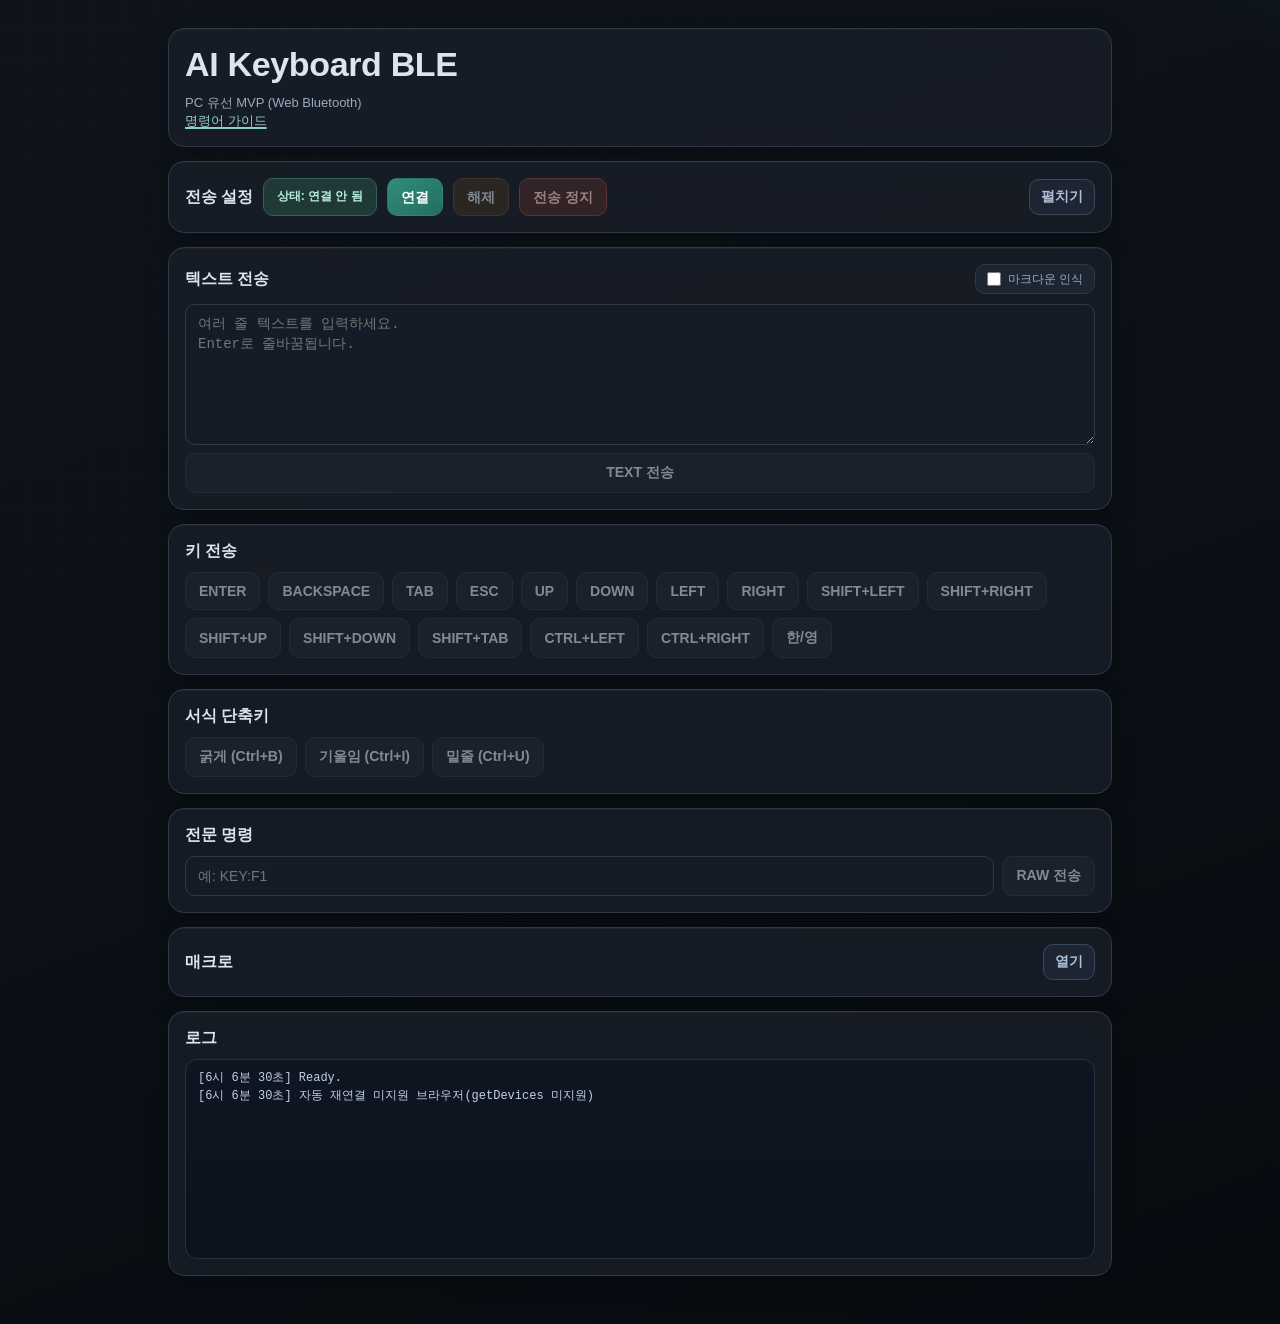
==== index.html @ 158397a3 "Add files via upload" ====
<!doctype html>
<html lang="ko">
  <head>
    <meta charset="UTF-8" />
    <meta name="viewport" content="width=device-width, initial-scale=1.0" />
    <meta name="theme-color" content="#0b1016" />
    <title>AI Keyboard BLE WebApp MVP</title>
    <link rel="manifest" href="./pwa/manifest.webmanifest" />
    <link rel="stylesheet" href="./styles.css" />
    <link rel="icon" href="./favicon.ico" />
  </head>
  <body>
    <main class="app">
      <header class="panel">
        <h1>AI Keyboard BLE</h1>
        <p class="sub">PC 유선 MVP (Web Bluetooth)</p>
        <p class="sub">
          <a href="./commands-guide.html" target="_blank" rel="noopener noreferrer">명령어 가이드</a>
        </p>
      </header>

      <section class="panel" id="settingsPanel">
        <div class="row sec-head settings-head">
          <div class="title-left">
            <h2>전송 설정</h2>
            <div class="conn-state-wrap">
              <div id="connState" class="state">상태: 연결 안 됨</div>
              <div id="connDeviceName" class="state-device" aria-hidden="true"></div>
            </div>
            <button id="btnConnect" type="button">연결</button>
            <button id="btnDisconnect" type="button" disabled>해제</button>
            <button id="btnStopSend" class="btnGhost" type="button">전송 정지</button>
          </div>
          <button id="btnToggleSettings" class="btnGhost push-right" type="button">닫기</button>
        </div>

        <div id="settingsContent" class="settings-grid">
          <div class="setting-block inline-field row">
            <label for="delayInput">전송 지연(초)</label>
            <input id="delayInput" type="number" min="0" step="0.1" value="2" />
          </div>

          <div class="setting-block inline-field row">
            <label for="speedInput">타이핑 속도 (%)</label>
            <input id="speedInput" type="number" min="20" max="300" step="1" value="90" />
          </div>

          <div class="setting-block row">
            <button id="btnPing" type="button">PING</button>
            <button id="btnStatus" type="button">STATUS</button>
          </div>
        </div>
      </section>

      <section class="panel">
        <div class="row sec-head text-head">
          <h2>텍스트 전송</h2>
          <label class="check-inline push-right" for="mdMode">
            <input id="mdMode" type="checkbox" />
            <span>마크다운 인식</span>
          </label>
        </div>

        <div class="row col">
          <textarea
            id="textInput"
            rows="6"
            placeholder="여러 줄 텍스트를 입력하세요.&#10;Enter로 줄바꿈됩니다."
          ></textarea>
          <button id="btnSendText" type="button">TEXT 전송</button>
        </div>
      </section>

      <section class="panel">
        <h2>키 전송</h2>
        <div class="row">
          <button data-key="ENTER" class="btnKey" type="button">ENTER</button>
          <button data-key="BACKSPACE" class="btnKey" type="button">BACKSPACE</button>
          <button data-key="TAB" class="btnKey" type="button">TAB</button>
          <button data-key="ESC" class="btnKey" type="button">ESC</button>
          <button data-key="UP" class="btnKey" type="button">UP</button>
          <button data-key="DOWN" class="btnKey" type="button">DOWN</button>
          <button data-key="LEFT" class="btnKey" type="button">LEFT</button>
          <button data-key="RIGHT" class="btnKey" type="button">RIGHT</button>
          <button data-key="SHIFT+LEFT" class="btnKey" type="button">SHIFT+LEFT</button>
          <button data-key="SHIFT+RIGHT" class="btnKey" type="button">SHIFT+RIGHT</button>
          <button data-key="SHIFT+UP" class="btnKey" type="button">SHIFT+UP</button>
          <button data-key="SHIFT+DOWN" class="btnKey" type="button">SHIFT+DOWN</button>
          <button data-key="SHIFT+TAB" class="btnKey" type="button">SHIFT+TAB</button>
          <button data-key="CTRL+LEFT" class="btnKey" type="button">CTRL+LEFT</button>
          <button data-key="CTRL+RIGHT" class="btnKey" type="button">CTRL+RIGHT</button>
          <button data-key="HANGEUL" class="btnKey" type="button">한/영</button>
        </div>
      </section>

      <section class="panel">
        <h2>서식 단축키</h2>
        <div class="row">
          <button id="btnBold" type="button">굵게 (Ctrl+B)</button>
          <button id="btnItalic" type="button">기울임 (Ctrl+I)</button>
          <button id="btnUnderline" type="button">밑줄 (Ctrl+U)</button>
        </div>
      </section>

      <section class="panel">
        <h2>전문 명령</h2>
        <div class="row">
          <input id="rawInput" type="text" placeholder="예: KEY:F1" />
          <button id="btnSendRaw" type="button">RAW 전송</button>
        </div>
      </section>

      <section class="panel" id="macroPanel">
        <div class="row sec-head">
          <h2>매크로</h2>
          <button id="btnToggleMacro" class="btnGhost push-right" type="button">열기</button>
        </div>

        <div id="macroContent" class="macro-wrap is-collapsed">
          <div class="macro-grid">
            <div class="setting-block row col">
              <h3>프로필</h3>
              <div class="row col">
                <select id="macroProfileSelect" size="6"></select>
                <div class="row macro-load-row">
                  <button id="btnMacroLoadProfile" class="macro-load-main" type="button">선택 프로필 불러오기</button>
                  <button id="btnMacroImportJson" class="btnGhost macro-load-json" type="button">JSON 불러오기</button>
                </div>
                <input id="macroImportJsonFile" type="file" accept="application/json,.json" hidden />
              </div>
              <div class="row">
                <input id="macroProfileName" type="text" placeholder="프로필 이름" />
                <button id="btnMacroSaveProfile" type="button">저장</button>
                <button id="btnMacroDeleteProfile" type="button">삭제</button>
              </div>
            </div>

            <div class="setting-block row col">
              <h3>매크로 빌더</h3>
              <div class="row">
                <input id="macroTextInput" type="text" placeholder="텍스트 입력 후 추가" />
                <button id="btnMacroAddText" type="button">텍스트 추가</button>
              </div>
              <div class="row">
                <input id="macroDelayInput" type="number" min="0" step="50" value="300" />
                <button id="btnMacroAddDelay" type="button">지연(ms) 추가</button>
              </div>
              <div class="row macro-keys">
                <button class="btnMacroKey" data-macro-key="ENTER" type="button">ENTER</button>
                <button class="btnMacroKey" data-macro-key="TAB" type="button">TAB</button>
                <button class="btnMacroKey" data-macro-key="BACKSPACE" type="button">BACKSPACE</button>
                <button class="btnMacroKey" data-macro-key="ESC" type="button">ESC</button>
                <button class="btnMacroKey" data-macro-key="UP" type="button">UP</button>
                <button class="btnMacroKey" data-macro-key="DOWN" type="button">DOWN</button>
                <button class="btnMacroKey" data-macro-key="LEFT" type="button">LEFT</button>
                <button class="btnMacroKey" data-macro-key="RIGHT" type="button">RIGHT</button>
                <button class="btnMacroKey" data-macro-key="SHIFT+LEFT" type="button">SHIFT+LEFT</button>
                <button class="btnMacroKey" data-macro-key="SHIFT+RIGHT" type="button">SHIFT+RIGHT</button>
                <button class="btnMacroKey" data-macro-key="SHIFT+UP" type="button">SHIFT+UP</button>
                <button class="btnMacroKey" data-macro-key="SHIFT+DOWN" type="button">SHIFT+DOWN</button>
                <button class="btnMacroKey" data-macro-key="SHIFT+TAB" type="button">SHIFT+TAB</button>
                <button class="btnMacroKey" data-macro-key="CTRL+LEFT" type="button">CTRL+LEFT</button>
                <button class="btnMacroKey" data-macro-key="CTRL+RIGHT" type="button">CTRL+RIGHT</button>
                <button class="btnMacroKey" data-macro-key="HANGEUL" type="button">한/영</button>
                <button class="btnMacroKey" data-macro-key="CTRL+B" type="button">CTRL+B</button>
                <button class="btnMacroKey" data-macro-key="CTRL+I" type="button">CTRL+I</button>
                <button class="btnMacroKey" data-macro-key="CTRL+U" type="button">CTRL+U</button>
                <button class="btnMacroKey" data-macro-key="F1" type="button">F1</button>
                <button class="btnMacroKey" data-macro-key="F2" type="button">F2</button>
                <button class="btnMacroKey" data-macro-key="F3" type="button">F3</button>
                <button class="btnMacroKey" data-macro-key="F4" type="button">F4</button>
              </div>
            </div>
          </div>

          <div class="row col">
            <textarea
              id="macroEditor"
              rows="10"
              placeholder="라인별 매크로를 입력하세요.&#10;예:&#10;TEXT:안녕하세요&#10;DELAY:500&#10;KEY:ENTER"
            ></textarea>
            <div class="row">
              <button id="btnMacroRun" type="button">매크로 실행</button>
              <button id="btnMacroClear" class="btnGhost" type="button">편집창 비우기</button>
            </div>
          </div>
        </div>
      </section>

      <section class="panel">
        <h2>로그</h2>
        <pre id="logBox" class="log"></pre>
      </section>
    </main>

    <script type="module" src="./app.js"></script>
    <script>
      if ("serviceWorker" in navigator) {
        window.addEventListener("load", () => {
          navigator.serviceWorker
            .register("./pwa/service-worker.js")
            .catch((err) => {
              console.log("ServiceWorker registration failed:", err);
            });
        });
      }
    </script>
  </body>
</html>
---- styles.css ----
:root {
  --bg-top: #0f141b;
  --bg-mid: #0b1016;
  --bg-btm: #070b10;
  --panel: rgba(24, 30, 40, 0.84);
  --ink: #dbe4ef;
  --muted: #9aaac0;
  --line: #2f3948;
  --accent: #2f8d7d;
  --accent-strong: #236d61;
  --accent-soft: #1f3937;
  --warn-soft: #3b3123;
  --radius: 16px;
}

* {
  box-sizing: border-box;
}

html,
body {
  margin: 0;
  min-height: 100%;
  background-color: #000;
  overflow-x: hidden;
}

body {
  color: var(--ink);
  font-family: "SUIT", "Pretendard", "IBM Plex Sans KR", "Noto Sans KR", sans-serif;
  background:
    radial-gradient(1200px 520px at -20% -30%, #1a2330 0%, transparent 58%),
    radial-gradient(860px 420px at 120% -10%, #152532 0%, transparent 52%),
    linear-gradient(160deg, var(--bg-top), var(--bg-mid) 55%, var(--bg-btm));
}

body::before {
  content: "";
  position: fixed;
  inset: 0;
  pointer-events: none;
  background-image:
    linear-gradient(transparent 31px, rgba(219, 228, 239, 0.03) 32px),
    linear-gradient(90deg, transparent 31px, rgba(219, 228, 239, 0.03) 32px);
  background-size: 32px 32px;
  mask-image: radial-gradient(circle at 20% 10%, black 20%, transparent 80%);
}

.app {
  max-width: 980px;
  margin: 0 auto;
  padding: 28px 18px 48px;
  display: grid;
  gap: 14px;
}

.panel {
  position: relative;
  background: var(--panel);
  border: 1px solid var(--line);
  border-radius: var(--radius);
  backdrop-filter: blur(8px);
  box-shadow:
    0 8px 24px rgba(0, 0, 0, 0.24),
    0 1px 0 rgba(255, 255, 255, 0.04) inset;
  padding: 16px;
  animation: panel-in 0.36s ease both;
}

.panel:nth-child(2) { animation-delay: 0.03s; }
.panel:nth-child(3) { animation-delay: 0.06s; }
.panel:nth-child(4) { animation-delay: 0.09s; }
.panel:nth-child(5) { animation-delay: 0.12s; }
.panel:nth-child(6) { animation-delay: 0.15s; }
.panel:nth-child(7) { animation-delay: 0.18s; }
.panel:nth-child(8) { animation-delay: 0.21s; }
.panel:nth-child(9) { animation-delay: 0.24s; }

@keyframes panel-in {
  from {
    opacity: 0;
    transform: translateY(8px);
  }
  to {
    opacity: 1;
    transform: translateY(0);
  }
}

h1,
h2,
h3 {
  margin: 0 0 10px;
  letter-spacing: -0.01em;
}

h1 {
  font-size: clamp(24px, 4.5vw, 34px);
  font-weight: 800;
}

h2 {
  font-size: 16px;
  font-weight: 700;
}

h3 {
  font-size: 13px;
  font-weight: 700;
  color: var(--muted);
  margin-bottom: 6px;
}

.sub {
  margin: 0;
  color: var(--muted);
  font-size: 13px;
}

.sub a {
  color: #8fd0c3;
  text-decoration-thickness: 2px;
  text-underline-offset: 2px;
}

.row {
  display: flex;
  gap: 8px;
  flex-wrap: wrap;
}

.settings-grid {
  display: grid;
  gap: 10px;
  margin-top: 8px;
}

.settings-grid.is-collapsed {
  display: none;
}

.macro-wrap.is-collapsed {
  display: none;
}

.macro-grid {
  display: grid;
  gap: 10px;
  margin-top: 8px;
}

.macro-keys button {
  padding: 8px 10px;
  font-size: 12px;
}

.macro-load-row {
  width: 100%;
  flex-wrap: nowrap;
}

.macro-load-main {
  flex: 0 0 80%;
}

.macro-load-json {
  flex: 0 0 calc(20% - 8px);
  min-width: 120px;
}

#macroProfileSelect {
  width: 100%;
  min-height: 180px;
  padding: 6px;
  flex: 1 1 auto;
}

#macroProfileSelect option {
  padding: 6px 8px;
}

#macroEditor {
  min-height: 220px;
  margin-top: 10px;
}

#btnMacroRun {
  background: linear-gradient(145deg, #2b7fc7, #235f90);
  border-color: transparent;
}

.setting-block {
  background: rgba(16, 22, 31, 0.36);
  border: 1px solid #2a3442;
  border-radius: 12px;
  padding: 10px;
}

.inline-field {
  align-items: center;
}

.inline-field label {
  min-width: 108px;
  color: var(--muted);
  font-size: 13px;
}

.sec-head {
  align-items: center;
  justify-content: space-between;
}

.sec-head h2 {
  margin-bottom: 0;
}

.title-left {
  display: inline-flex;
  align-items: center;
  gap: 10px;
  flex-wrap: wrap;
}

.settings-head {
  margin-bottom: 0;
}

.text-head {
  margin-bottom: 10px;
}

.push-right {
  margin-left: auto;
}

.status-row {
  margin: 8px 0 2px;
}

/* 전송 설정 행: 제목·상태·버튼 위아래 가운데, 동일 높이 유지 */
.settings-head .title-left {
  align-items: center;
}

.settings-head .title-left h2 {
  margin: 0;
}

.settings-head .title-left > .conn-state-wrap,
.settings-head .title-left > #btnConnect,
.settings-head .title-left > #btnDisconnect,
.settings-head .title-left > #btnStopSend {
  box-sizing: border-box;
  height: 38px;
  min-height: 38px;
  padding: 0 13px;
  display: inline-flex;
  align-items: center;
  border-radius: 10px;
  font-size: 14px;
  font-weight: 700;
  line-height: 1;
}

/* 상태+디바이스명 한 박스: 연결 버튼과 동일 높이 */
.conn-state-wrap {
  flex-direction: column;
  align-items: flex-start;
  justify-content: center;
  gap: 1px;
  padding-left: 13px;
  padding-right: 13px;
  color: #b7ebe0;
  background: var(--accent-soft);
  border: 1px solid #35605a;
  font-size: 12px;
  line-height: 1.2;
}

.conn-state-wrap .state {
  margin: 0;
  padding: 0;
  background: none;
  border: none;
  border-radius: 0;
  font-weight: 700;
  font-size: 12px;
  line-height: 1.2;
  color: inherit;
  display: block;
}

.conn-state-wrap .state-device {
  margin: 0;
  padding: 0;
  font-size: 11px;
  color: #8bc4bb;
  font-weight: 500;
  line-height: 1.2;
  display: block;
}

.check-inline {
  display: inline-flex;
  align-items: center;
  gap: 7px;
  padding: 7px 11px;
  background: #1d2531;
  border: 1px solid var(--line);
  border-radius: 10px;
  font-size: 12px;
  color: var(--muted);
  white-space: nowrap;
  line-height: 1;
}

button,
input[type="text"],
input[type="number"],
textarea,
select {
  border-radius: 10px;
  border: 1px solid var(--line);
  font-size: 14px;
}

button {
  padding: 10px 13px;
  background: #202735;
  color: var(--ink);
  cursor: pointer;
  font-weight: 700;
  transition: 0.14s ease;
}

button:hover:not(:disabled) {
  transform: translateY(-1px);
  border-color: #4f80b8;
  box-shadow: 0 6px 14px rgba(0, 0, 0, 0.3);
}

.btnGhost {
  background: rgba(33, 43, 58, 0.7);
  border-color: #384a60;
  color: #adc0d8;
  font-weight: 600;
  padding: 8px 11px;
}

button:active:not(:disabled) {
  transform: translateY(0);
}

button:disabled {
  cursor: not-allowed;
  opacity: 0.55;
}

#btnConnect {
  background: linear-gradient(145deg, var(--accent), var(--accent-strong));
  color: #fff;
  border-color: transparent;
}

#btnDisconnect {
  background: var(--warn-soft);
  border-color: #5c4d38;
}

#btnStopSend {
  background: #4a2b2b;
  border-color: #8b4a4a;
  color: #ffd9d9;
  /* 전송 설정 행에서 연결/해제와 동일 높이·패딩 (btnGhost 8px 11px 덮어씀) */
}

.settings-head .title-left > #btnStopSend {
  padding: 0 13px;
}

#btnStopSend:hover:not(:disabled) {
  border-color: #c96a6a;
  box-shadow: 0 6px 14px rgba(120, 20, 20, 0.28);
}

input[type="text"],
input[type="number"],
textarea,
select {
  padding: 10px 12px;
  background: rgba(23, 29, 39, 0.95);
  color: var(--ink);
}

input[type="text"] {
  min-width: 220px;
  flex: 1;
}

input[type="number"] {
  width: 140px;
  flex: 0 0 auto;
}

.check-inline input[type="checkbox"] {
  width: 14px;
  height: 14px;
  min-width: 14px;
  margin: 0;
  padding: 0;
  border: 0;
  accent-color: var(--accent);
}

textarea {
  width: 100%;
  min-height: 140px;
  resize: vertical;
  line-height: 1.42;
}

.col {
  flex-direction: column;
}

.log {
  margin: 0;
  min-height: 200px;
  max-height: 340px;
  overflow: auto;
  background: linear-gradient(180deg, #0f1622, #0b121c);
  color: #bfd1e8;
  border: 1px solid #243247;
  border-radius: 12px;
  padding: 10px 12px;
  font-size: 12px;
  line-height: 1.45;
}

@media (max-width: 640px) {
  .app {
    max-width: 100%;
    padding: 14px 10px 24px;
    gap: 10px;
  }

  .panel {
    padding: 12px;
    border-radius: 13px;
  }

  button,
  input[type="text"],
  input[type="number"],
  textarea,
  select {
    width: 100%;
  }

  .check-inline {
    width: auto;
    justify-content: flex-start;
  }

  .macro-load-row {
    flex-direction: column;
    gap: 8px;
  }

  .macro-load-main,
  .macro-load-json {
    flex: 1 1 auto;
    min-width: 0;
  }

  .push-right {
    margin-left: 0;
  }

  .title-left {
    flex-wrap: wrap;
    row-gap: 6px;
  }

  /* 모바일에서 전송 설정 헤더를 세로 정렬로 바꾸고 버튼 폭을 통일 */
  .settings-head {
    flex-direction: column;
    align-items: stretch;
    gap: 8px;
  }

  .settings-head .title-left {
    flex-direction: column;
    align-items: stretch;
  }

  .settings-head .title-left > * {
    width: 100%;
    justify-content: center;
  }

  #btnToggleSettings {
    width: 100%;
  }

  /* iOS safe-area 대응: 내용 컨테이너에만 적용 */
  @supports (padding: max(0px)) {
    .app {
      padding-left: max(10px, env(safe-area-inset-left));
      padding-right: max(10px, env(safe-area-inset-right));
    }
  }
}
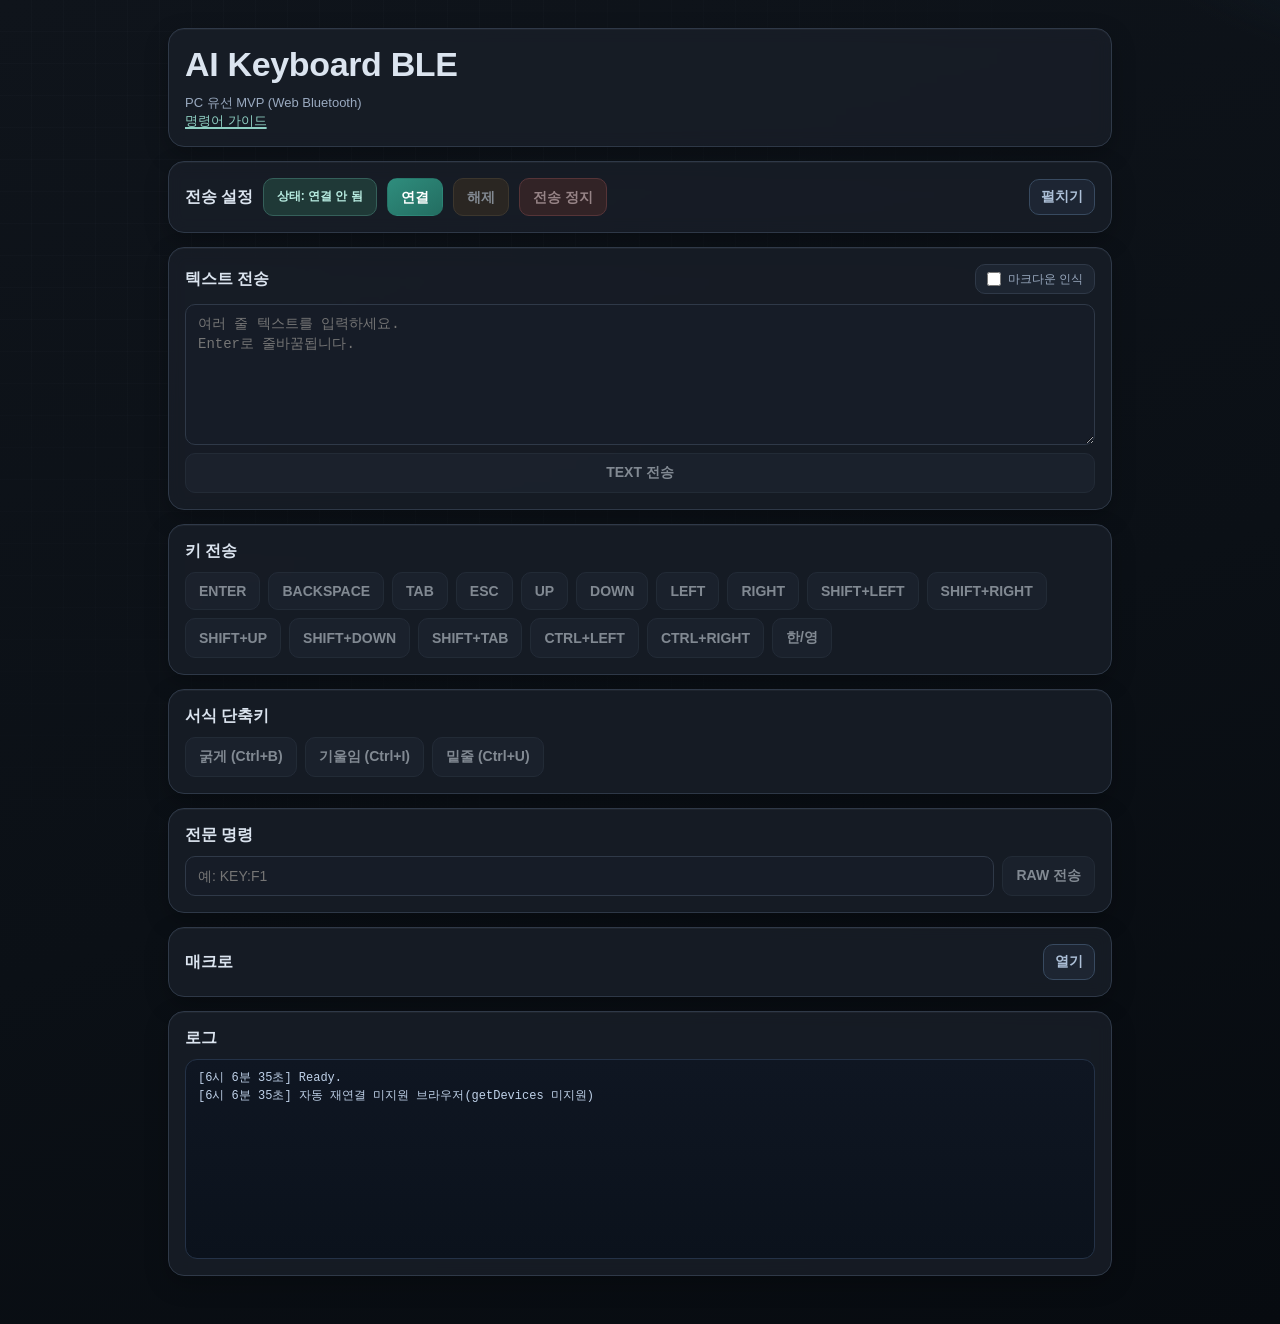
==== commit f8bb3b75: "Add files via upload" ====
--- a/index.html
+++ b/index.html
@@ -2,7 +2,10 @@
 <html lang="ko">
   <head>
     <meta charset="UTF-8" />
-    <meta name="viewport" content="width=device-width, initial-scale=1.0" />
+    <meta
+      name="viewport"
+      content="width=device-width, initial-scale=1, maximum-scale=1, user-scalable=no, viewport-fit=cover"
+    />
     <meta name="theme-color" content="#0b1016" />
     <title>AI Keyboard BLE WebApp MVP</title>
     <link rel="manifest" href="./pwa/manifest.webmanifest" />
--- a/styles.css
+++ b/styles.css
@@ -22,7 +22,6 @@
   margin: 0;
   min-height: 100%;
   background-color: #000;
-  overflow-x: hidden;
 }
 
 body {
@@ -47,6 +46,7 @@
 }
 
 .app {
+  width: 100%;
   max-width: 980px;
   margin: 0 auto;
   padding: 28px 18px 48px;
@@ -440,6 +440,7 @@
 
 @media (max-width: 640px) {
   .app {
+    width: 100%;
     max-width: 100%;
     padding: 14px 10px 24px;
     gap: 10px;
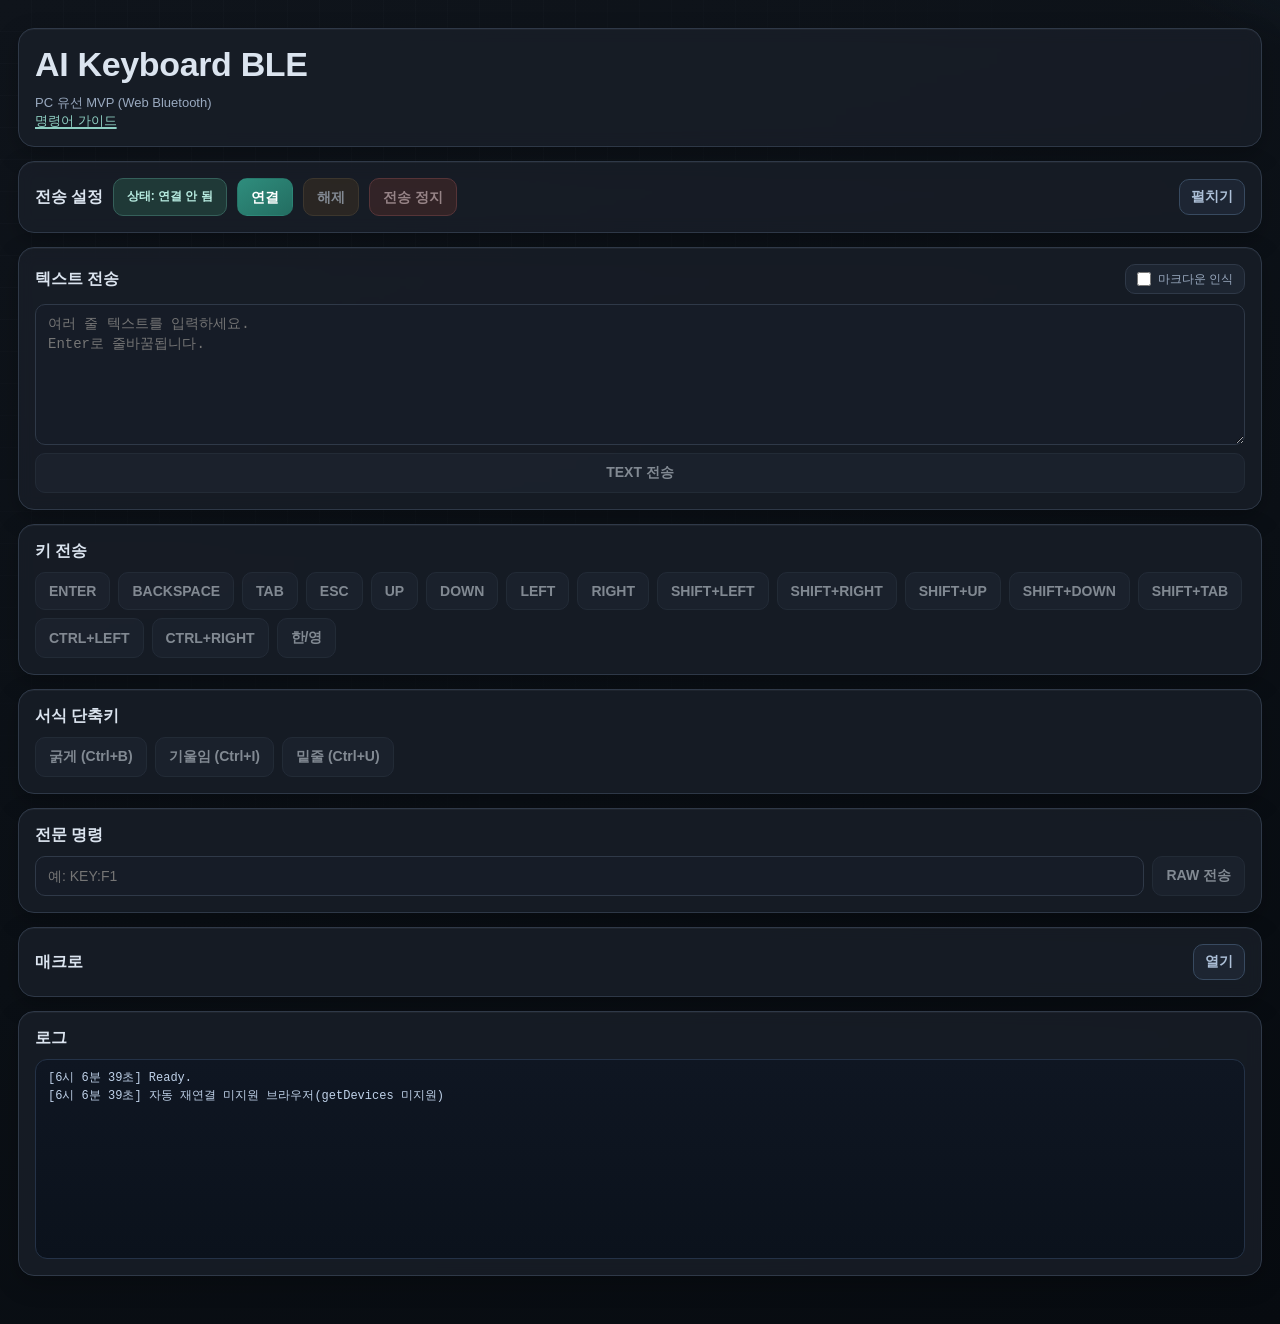
==== commit 71f0cf6d: "Add files via upload" ====
--- a/index.html
+++ b/index.html
@@ -2,10 +2,7 @@
 <html lang="ko">
   <head>
     <meta charset="UTF-8" />
-    <meta
-      name="viewport"
-      content="width=device-width, initial-scale=1, maximum-scale=1, user-scalable=no, viewport-fit=cover"
-    />
+    <meta name="viewport" content="width=device-width, initial-scale=1, viewport-fit=cover" />
     <meta name="theme-color" content="#0b1016" />
     <title>AI Keyboard BLE WebApp MVP</title>
     <link rel="manifest" href="./pwa/manifest.webmanifest" />
--- a/styles.css
+++ b/styles.css
@@ -22,6 +22,7 @@
   margin: 0;
   min-height: 100%;
   background-color: #000;
+  overflow-x: hidden;
 }
 
 body {
@@ -47,7 +48,7 @@
 
 .app {
   width: 100%;
-  max-width: 980px;
+  max-width: 100%;
   margin: 0 auto;
   padding: 28px 18px 48px;
   display: grid;
@@ -440,8 +441,6 @@
 
 @media (max-width: 640px) {
   .app {
-    width: 100%;
-    max-width: 100%;
     padding: 14px 10px 24px;
     gap: 10px;
   }
@@ -505,12 +504,5 @@
     width: 100%;
   }
 
-  /* iOS safe-area 대응: 내용 컨테이너에만 적용 */
-  @supports (padding: max(0px)) {
-    .app {
-      padding-left: max(10px, env(safe-area-inset-left));
-      padding-right: max(10px, env(safe-area-inset-right));
-    }
-  }
-}
-
+}
+
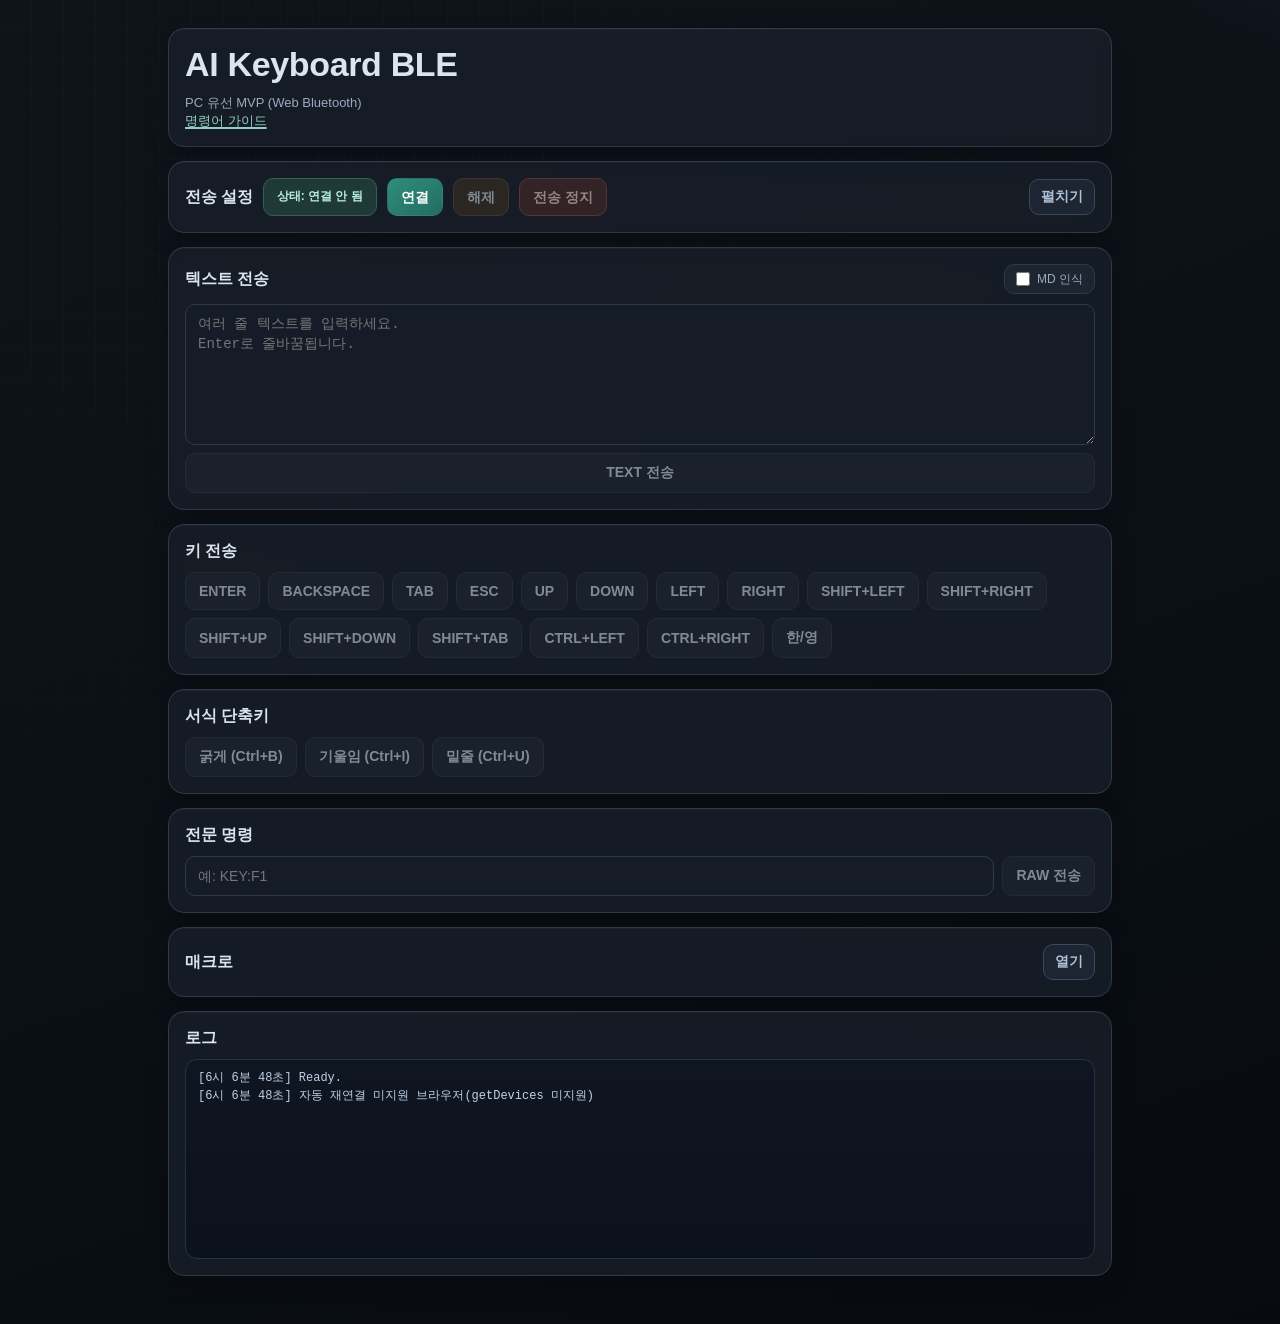
==== commit d920d636: "Add files via upload" ====
--- a/index.html
+++ b/index.html
@@ -57,7 +57,7 @@
           <h2>텍스트 전송</h2>
           <label class="check-inline push-right" for="mdMode">
             <input id="mdMode" type="checkbox" />
-            <span>마크다운 인식</span>
+            <span>MD 인식</span>
           </label>
         </div>
 
--- a/styles.css
+++ b/styles.css
@@ -48,7 +48,7 @@
 
 .app {
   width: 100%;
-  max-width: 100%;
+  max-width: 980px;
   margin: 0 auto;
   padding: 28px 18px 48px;
   display: grid;
@@ -395,7 +395,7 @@
 }
 
 input[type="text"] {
-  min-width: 220px;
+  min-width: 150px;
   flex: 1;
 }
 
@@ -441,6 +441,7 @@
 
 @media (max-width: 640px) {
   .app {
+    max-width: 100%;
     padding: 14px 10px 24px;
     gap: 10px;
   }
@@ -461,6 +462,7 @@
   .check-inline {
     width: auto;
     justify-content: flex-start;
+    white-space: normal;
   }
 
   .macro-load-row {
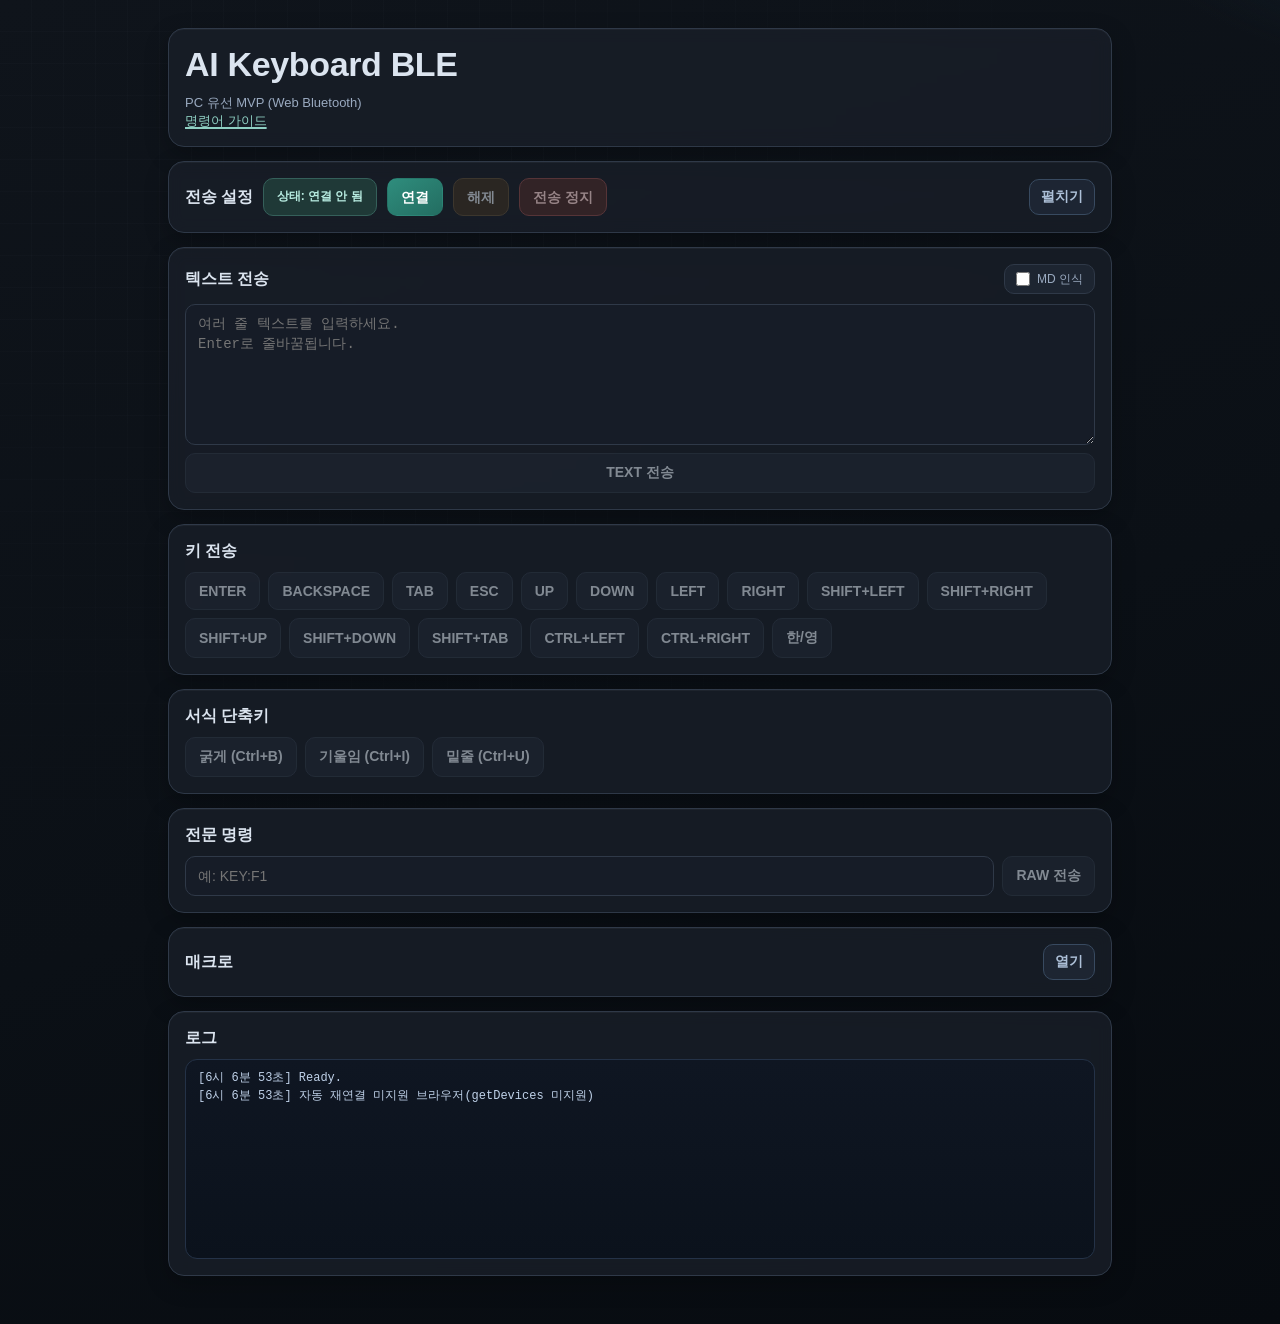
==== commit 46241868: "Change default speed input value to 100" ====
--- a/index.html
+++ b/index.html
@@ -42,7 +42,7 @@
 
           <div class="setting-block inline-field row">
             <label for="speedInput">타이핑 속도 (%)</label>
-            <input id="speedInput" type="number" min="20" max="300" step="1" value="90" />
+            <input id="speedInput" type="number" min="20" max="300" step="1" value="100" />
           </div>
 
           <div class="setting-block row">
--- a/styles.css
+++ b/styles.css
@@ -22,6 +22,7 @@
   margin: 0;
   min-height: 100%;
   background-color: #000;
+  max-width: 100%;
   overflow-x: hidden;
 }
 
@@ -53,6 +54,8 @@
   padding: 28px 18px 48px;
   display: grid;
   gap: 14px;
+  overflow-wrap: break-word;
+  word-break: break-word;
 }
 
 .panel {
@@ -128,6 +131,10 @@
   display: flex;
   gap: 8px;
   flex-wrap: wrap;
+}
+
+.row > * {
+  min-width: 0;
 }
 
 .settings-grid {
@@ -419,6 +426,8 @@
   min-height: 140px;
   resize: vertical;
   line-height: 1.42;
+  overflow-wrap: break-word;
+  word-break: break-word;
 }
 
 .col {
@@ -437,6 +446,9 @@
   padding: 10px 12px;
   font-size: 12px;
   line-height: 1.45;
+  max-width: 100%;
+  white-space: pre-wrap;
+  word-break: break-word;
 }
 
 @media (max-width: 640px) {
